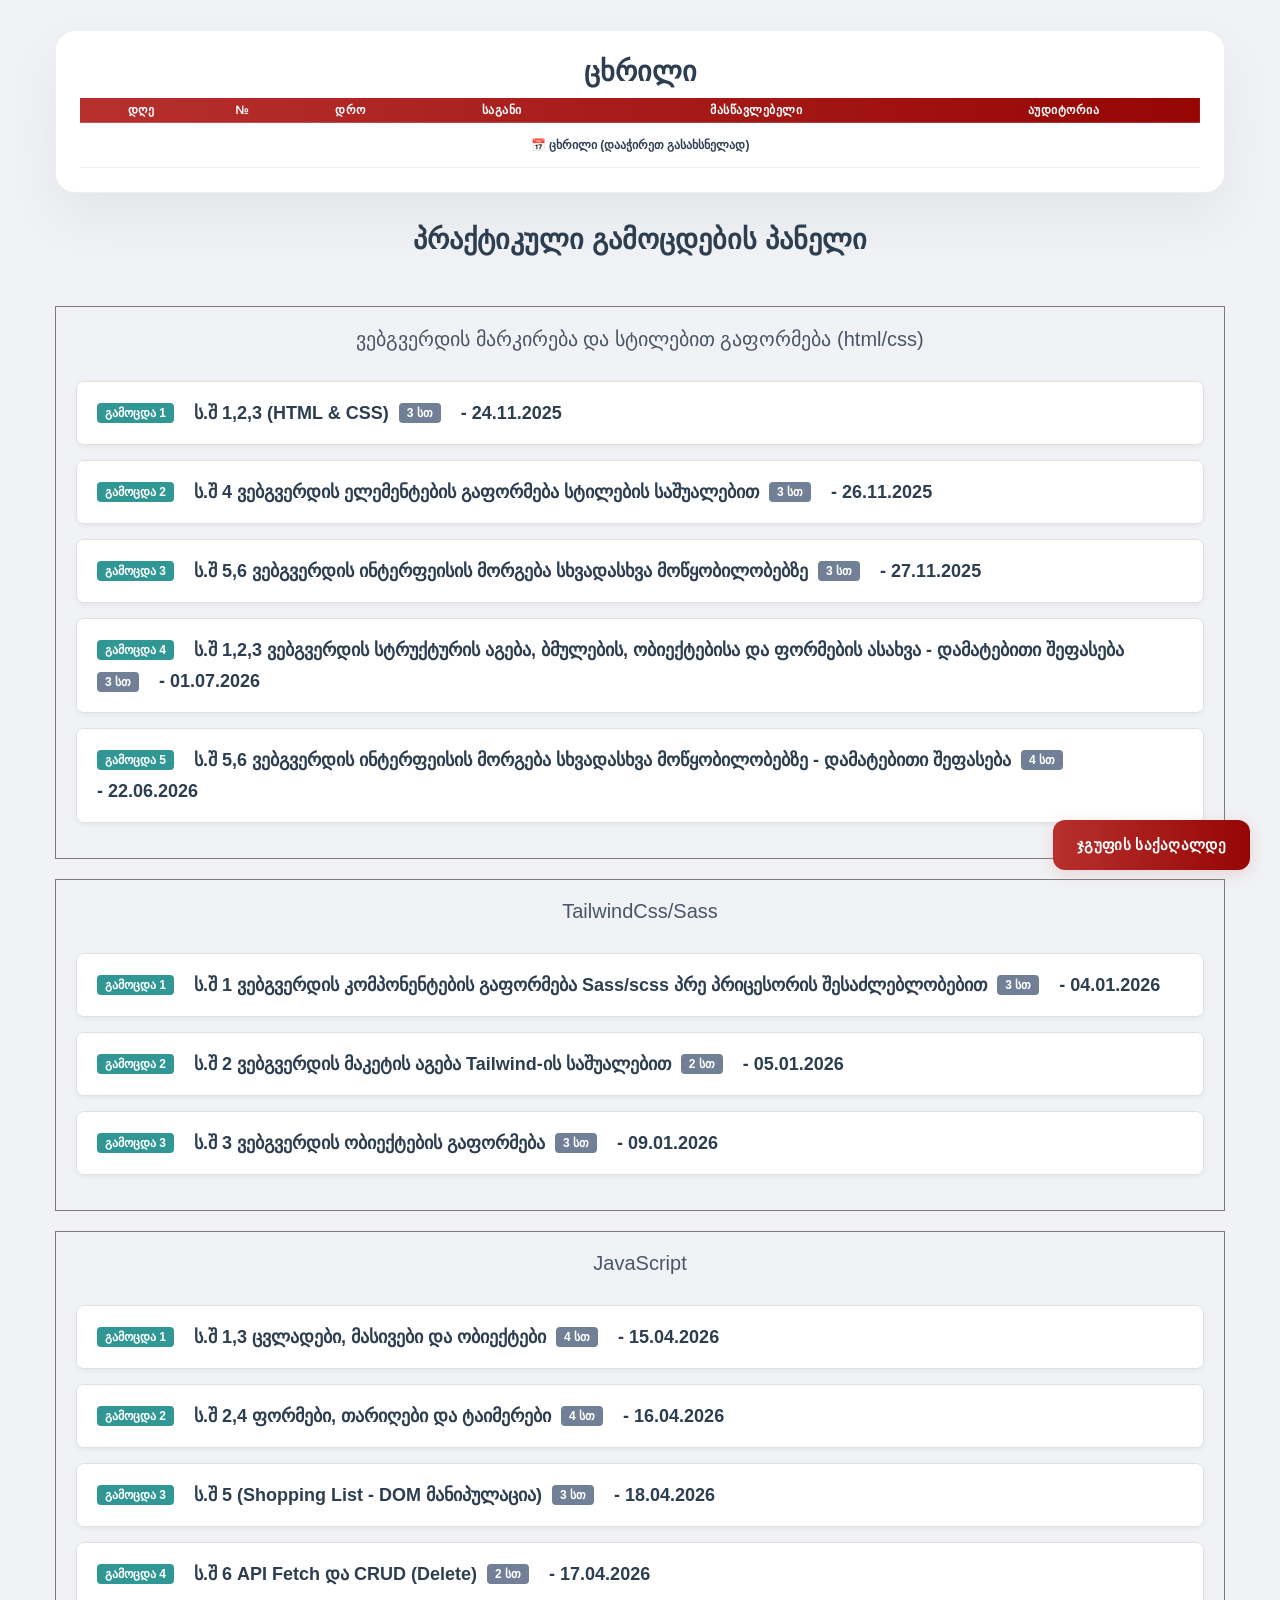
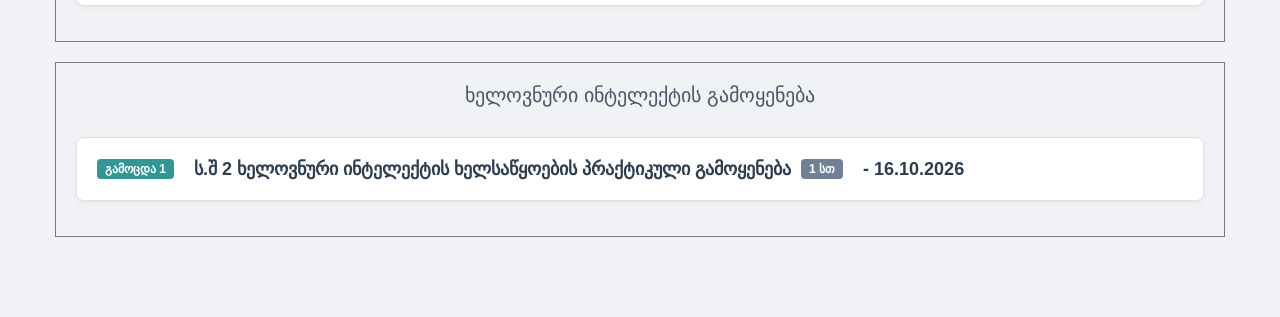
==== index.html @ c5f2e286 "initial commit" ====
<!doctype html>
<html lang="en">
  <head>
    <meta charset="UTF-8" />
    <meta name="viewport" content="width=device-width, initial-scale=1.0" />
    <title>Gldani College Front End</title>
    <link rel="icon" type="image/x-icon" href="./logo.png" />
    <link rel="stylesheet" href="./src/css/main.css" />
  </head>
  <body>
    <header>
      <div class="container table-container">
        <h1 class="main-title">ცხრილი</h1>
        <table class="schedule-table">
          <thead>
            <tr>
              <th>დღე</th>
              <th>№</th>
              <th>დრო</th>
              <th>საგანი</th>
              <th>მასწავლებელი</th>
              <th>აუდიტორია</th>
            </tr>
          </thead>
          <tbody></tbody>
        </table>
      </div>
    </header>
    <div class="floating-label">
      <a
        href="https://drive.google.com/drive/folders/1zsrfaZpSIBV7o01b5pXf8TXiJxTo_rXx?usp=sharing"
        target="_blank"
        >ჯგუფის საქაღალდე</a
      >
    </div>
    <div class="container">
      <h1 class="main-title">პრაქტიკული გამოცდების პანელი</h1>
      <div id="exams-container"></div>
    </div>

    <script type="module" src="./src/js/script.js"></script>
  </body>
</html>
---- src/css/main.css ----
* {
  box-sizing: border-box;
  margin: 0;
  padding: 0;
}
:root {
  --dark-red: hsl(1 60% 45%);
  --light-red: hsl(1 95% 30%);
}
body {
  font-family: "Segoe UI", Tahoma, Geneva, Verdana, sans-serif;
  background-color: #f0f2f5;
  color: #333;
  padding: 30px;
}

/* floating label  */
.floating-label {
  position: fixed;
  bottom: 30px;
  right: 30px;
  background: linear-gradient(90deg, var(--dark-red) 0%, var(--light-red) 100%);
  padding: 16px 24px;
  border-radius: 12px;
  box-shadow: 0 4px 15px rgba(216, 141, 141, 0.3);
  z-index: 1000;
  transition: all 0.3s cubic-bezier(0.4, 0, 0.2, 1);
}

.floating-label:hover {
  box-shadow: 0 8px 25px rgba(196, 85, 85, 0.4);
  transform: translateY(-2px);
}

.floating-label a {
  color: #ffffff;
  text-decoration: none;
  font-weight: 600;
  font-size: 15px;
  letter-spacing: 0.02em;
}

.floating-label a:hover {
  text-decoration: underline;
}
/* content  */
.container {
  max-width: 1170px;
  margin: 0 auto;
}
.container > div {
  margin: 50px 0;
}
.module-section {
  border: solid 1px #7f7a7a;
  padding: 20px;
  margin-bottom: 20px;
}
.table-container {
  margin-bottom: 30px;
  background: #ffffff;
  padding: 24px;
  border-radius: 20px;
  box-shadow: 0 24px 60px rgba(15, 23, 42, 0.06);
  border: 1px solid rgba(148, 163, 184, 0.18);
  overflow-x: auto;
}
.schedule-table {
  width: 100%;
  border-collapse: separate;
  border-spacing: 0;
  overflow: hidden;
  background: #ffffff;
  min-width: 100%;
}
.schedule-table thead {
  background: linear-gradient(90deg, var(--dark-red) 0%, var(--light-red) 100%);
}
.schedule-table th,
.schedule-table td {
  padding: 5px;
  text-align: center;
  color: #334155;
  font-size: 12px;
}
.schedule-table th {
  color: #ffffff;
  font-weight: 700;
  letter-spacing: 0.04em;
  text-transform: uppercase;
  border-bottom: 1px solid rgba(255, 255, 255, 0.18);
}
.schedule-table tbody tr {
  transition:
    background-color 0.25s ease,
    transform 0.25s ease;
}
.schedule-table tbody tr:nth-child(even) {
  background: #f8fafc;
}
.schedule-table tbody tr:hover td:not([rowspan]) {
  background: #eff6ff;
  transform: translateX(2px);
}
.schedule-table td {
  border-bottom: 1px solid rgba(148, 163, 184, 0.16);
}
.schedule-table td[rowspan] {
  font-weight: 700;
  color: #0f172a;
  background: #eef2ff;
  border-right: 1px solid rgba(148, 163, 184, 0.2);
  box-shadow: inset 8px 0 0px rgba(122, 107, 107, 0.12);
  letter-spacing: 0.02em;
  vertical-align: middle;
}
.schedule-table td.active {
  color: #0f172a;
  font-weight: 600;
}

.schedule-table .day-cell {
  user-select: none;
  transition: background-color 0.2s ease;
}

.schedule-table .day-cell:hover {
  background-color: #e0e7ff !important;
}

.schedule-table tr.table-row-hidden {
  display: none;
}
.schedule-table caption {
  caption-side: bottom;
  padding-top: 12px;
  color: #475569;
  font-size: 13px;
}
@media (max-width: 780px) {
  .table-container {
    padding: 18px;
  }
  .schedule-table th,
  .schedule-table td {
    padding: 5px;
    font-size: 13px;
  }
}
.main-title {
  text-align: center;
  margin-bottom: 10px;
  color: #2c3e50;
  font-size: 28px;
}
.sub-title {
  text-align: center;
  color: #4a5568;
  margin-bottom: 30px;
  font-size: 20px;
  font-weight: 500;
}

details {
  background: white;
  margin-bottom: 15px;
  border-radius: 8px;
  box-shadow: 0 2px 5px rgba(0, 0, 0, 0.05);
  overflow: hidden;
  border: 1px solid #e0e0e0;
  transition: all 0.3s ease;
}

details.closed {
  /* Default closed state */
}

details.open {
  box-shadow: 0 4px 15px rgba(0, 0, 0, 0.1);
}

details.opening .content {
  animation: fadeIn 0.3s ease-out;
}

details.closing .content {
  animation: fadeOut 0.3s ease-in;
}

@keyframes fadeIn {
  from {
    opacity: 0;
    transform: translateY(-10px);
  }
  to {
    opacity: 1;
    transform: translateY(0);
  }
}

@keyframes fadeOut {
  from {
    opacity: 1;
    transform: translateY(0);
  }
  to {
    opacity: 0;
    transform: translateY(-10px);
  }
}

summary {
  padding: 20px;
  font-weight: bold;
  font-size: 18px;
  cursor: pointer;
  background-color: #ffffff;
  color: #2c3e50;
  outline: none;
  transition:
    background 0.3s,
    color 0.3s;
  display: flex;
  align-items: center;
  flex-wrap: wrap;
  gap: 10px;
}

summary:hover {
  background-color: #f9f9f9;
}

details[open] summary {
  border-bottom: 1px solid #edf2f7;
  background-color: #f8fafc;
  color: #2980b9;
}

.content {
  padding: 0 25px;
  background: #fff;
  line-height: 1.6;
  opacity: 0;
  max-height: 0;
  overflow: hidden;
  transform: translateY(-10px);
  transition: all 0.3s ease;
}

details[open] .content {
  opacity: 1;
  max-height: 2000px;
  padding: 25px;
  transform: translateY(0);
}

h3 {
  color: #2980b9;
  margin: 20px 0 10px 0;
  font-size: 18px;
  border-left: 4px solid #2980b9;
  padding-left: 10px;
}
h3:first-child {
  margin-top: 0;
}
p,
li {
  font-size: 15px;
  color: #4a5568;
  margin-bottom: 8px;
}
ul,
ol {
  margin-left: 25px;
  margin-bottom: 15px;
}

pre {
  background: #2d3748;
  color: #fff;
  padding: 15px;
  border-radius: 6px;
  overflow-x: auto;
  margin: 15px 0;
  font-size: 14px;
}
code {
  font-family: "Courier New", Courier, monospace;
}

.badge {
  background: #319795;
  color: white;
  padding: 3px 8px;
  border-radius: 4px;
  font-size: 12px;
  font-weight: bold;
  display: inline-block;
  margin-right: 10px;
}

.badge-colored {
  background: #319795;
}

.badge-colored.soon {
  background: #e67e22;
}

.badge-time {
  background: #718096;
}
a {
  color: #2980b9;
  text-decoration: none;
  font-weight: bold;
}
a:hover {
  text-decoration: underline;
}

@media (max-width: 480px) {
  body {
    padding: 10px;
  }
  .container > div {
    margin: 20px 0;
    padding: 10px;
  }
  .main-title {
    font-size: 22px;
  }
  .sub-title {
    font-size: 16px;
    margin-bottom: 20px;
  }
  summary {
    padding: 12px;
    font-size: 15px;
  }
  details[open] .content {
    padding: 15px;
  }
  h3 {
    font-size: 16px;
    margin: 15px 0 10px 0;
  }
  ul,
  ol {
    margin-left: 15px;
  }
  pre {
    padding: 10px;
    font-size: 12px;
  }
  .table-container {
    padding: 12px;
    border-radius: 12px;
  }
  .schedule-table th,
  .schedule-table td {
    padding: 4px;
    font-size: 11px;
  }
}
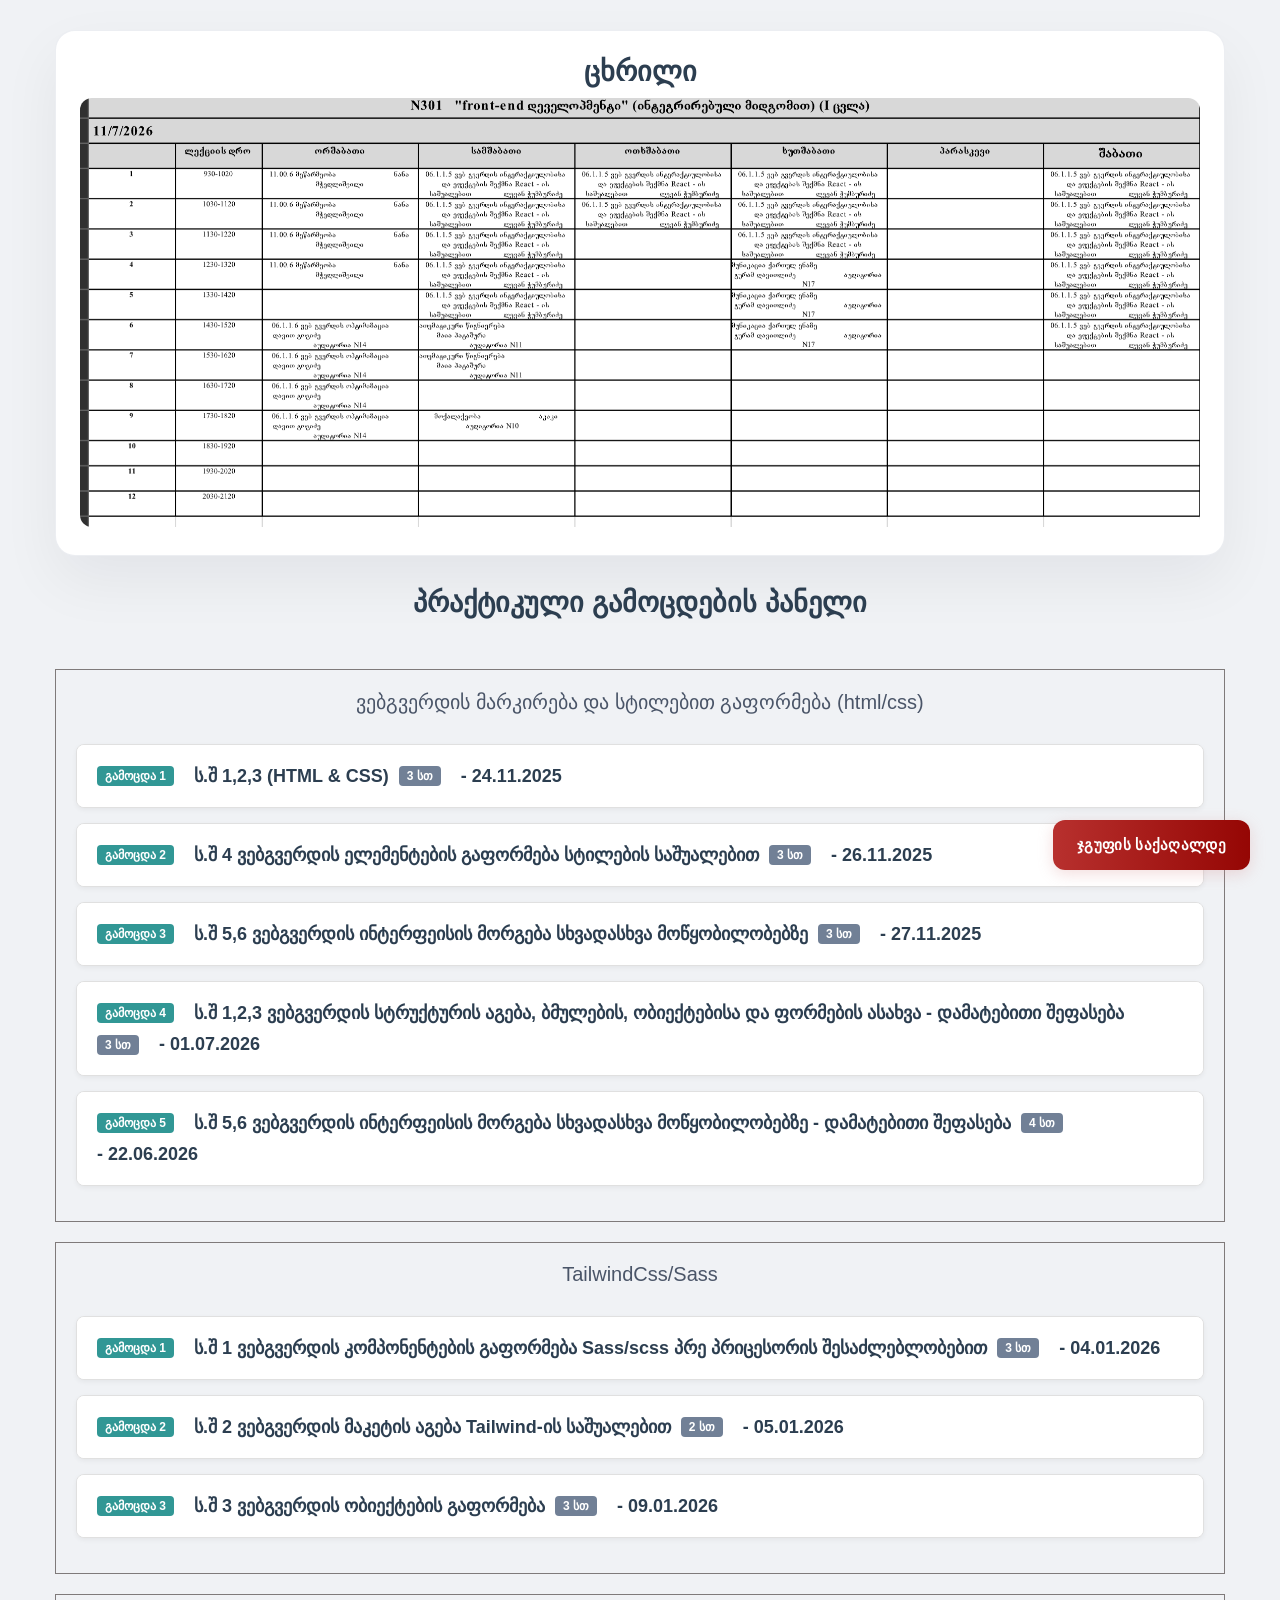
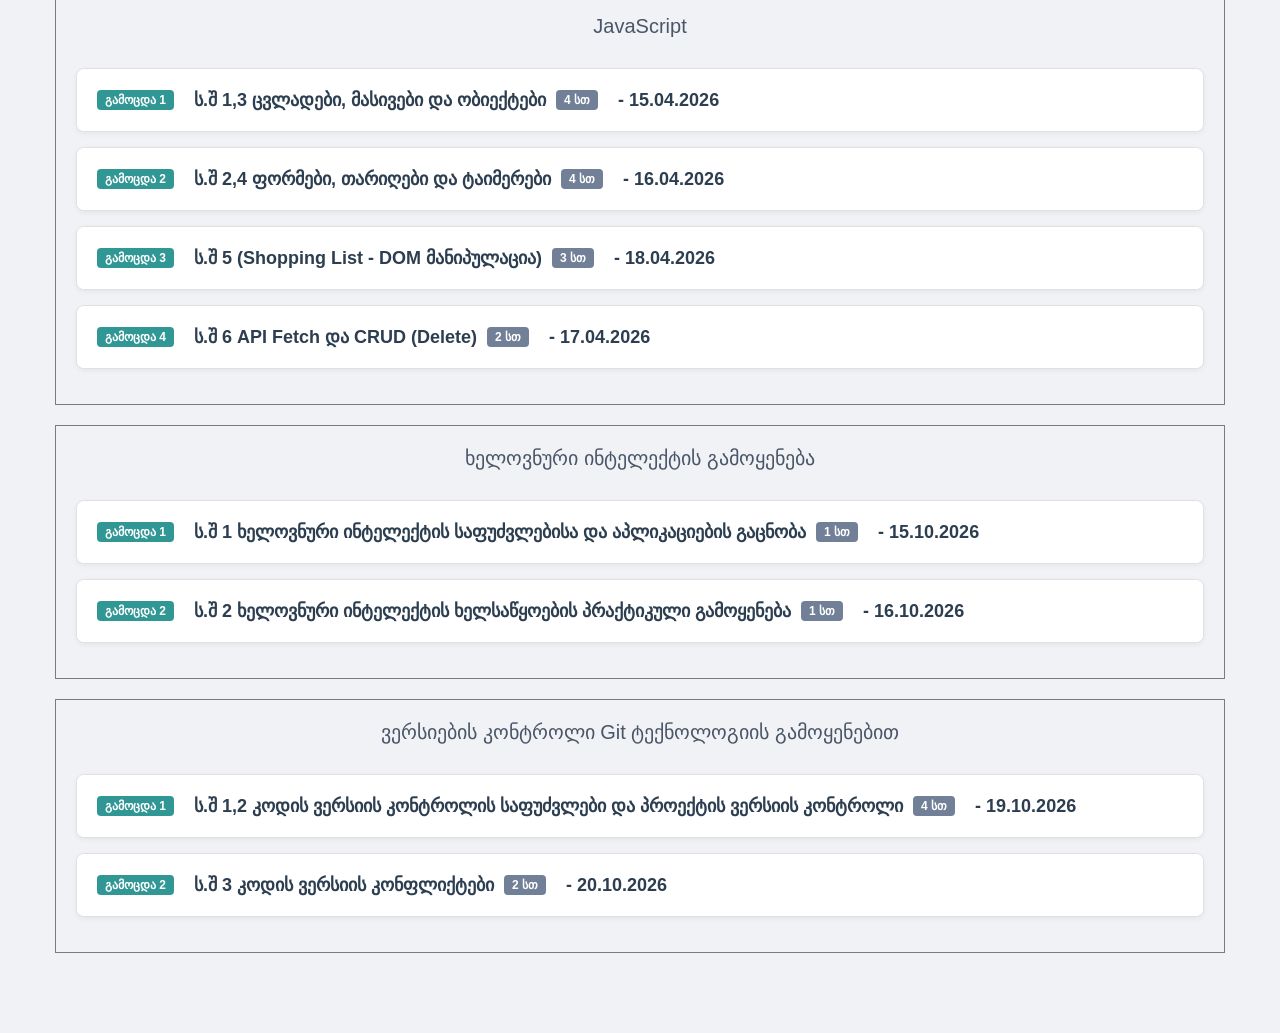
==== commit 4008594e: "new table style with image" ====
--- a/index.html
+++ b/index.html
@@ -11,19 +11,13 @@
     <header>
       <div class="container table-container">
         <h1 class="main-title">ცხრილი</h1>
-        <table class="schedule-table">
-          <thead>
-            <tr>
-              <th>დღე</th>
-              <th>№</th>
-              <th>დრო</th>
-              <th>საგანი</th>
-              <th>მასწავლებელი</th>
-              <th>აუდიტორია</th>
-            </tr>
-          </thead>
-          <tbody></tbody>
-        </table>
+        <img
+          id="schedule-image"
+          class="schedule-image"
+          alt="გაკვეთილების ცხრილი"
+          hidden
+        />
+        <p id="schedule-empty" hidden>ცხრილის სურათი ჯერ არ არის დამატებული.</p>
       </div>
     </header>
     <div class="floating-label">
--- a/src/css/main.css
+++ b/src/css/main.css
@@ -63,88 +63,16 @@
   border-radius: 20px;
   box-shadow: 0 24px 60px rgba(15, 23, 42, 0.06);
   border: 1px solid rgba(148, 163, 184, 0.18);
-  overflow-x: auto;
-}
-.schedule-table {
-  width: 100%;
-  border-collapse: separate;
-  border-spacing: 0;
-  overflow: hidden;
-  background: #ffffff;
-  min-width: 100%;
-}
-.schedule-table thead {
-  background: linear-gradient(90deg, var(--dark-red) 0%, var(--light-red) 100%);
-}
-.schedule-table th,
-.schedule-table td {
-  padding: 5px;
   text-align: center;
-  color: #334155;
-  font-size: 12px;
-}
-.schedule-table th {
-  color: #ffffff;
-  font-weight: 700;
-  letter-spacing: 0.04em;
-  text-transform: uppercase;
-  border-bottom: 1px solid rgba(255, 255, 255, 0.18);
-}
-.schedule-table tbody tr {
-  transition:
-    background-color 0.25s ease,
-    transform 0.25s ease;
-}
-.schedule-table tbody tr:nth-child(even) {
-  background: #f8fafc;
-}
-.schedule-table tbody tr:hover td:not([rowspan]) {
-  background: #eff6ff;
-  transform: translateX(2px);
-}
-.schedule-table td {
-  border-bottom: 1px solid rgba(148, 163, 184, 0.16);
-}
-.schedule-table td[rowspan] {
-  font-weight: 700;
-  color: #0f172a;
-  background: #eef2ff;
-  border-right: 1px solid rgba(148, 163, 184, 0.2);
-  box-shadow: inset 8px 0 0px rgba(122, 107, 107, 0.12);
-  letter-spacing: 0.02em;
-  vertical-align: middle;
-}
-.schedule-table td.active {
-  color: #0f172a;
-  font-weight: 600;
-}
-
-.schedule-table .day-cell {
-  user-select: none;
-  transition: background-color 0.2s ease;
-}
-
-.schedule-table .day-cell:hover {
-  background-color: #e0e7ff !important;
-}
-
-.schedule-table tr.table-row-hidden {
-  display: none;
-}
-.schedule-table caption {
-  caption-side: bottom;
-  padding-top: 12px;
-  color: #475569;
-  font-size: 13px;
+}
+.schedule-image {
+  max-width: 100%;
+  height: auto;
+  border-radius: 12px;
 }
 @media (max-width: 780px) {
   .table-container {
     padding: 18px;
-  }
-  .schedule-table th,
-  .schedule-table td {
-    padding: 5px;
-    font-size: 13px;
   }
 }
 .main-title {
@@ -358,9 +286,4 @@
     padding: 12px;
     border-radius: 12px;
   }
-  .schedule-table th,
-  .schedule-table td {
-    padding: 4px;
-    font-size: 11px;
-  }
-}
+}
